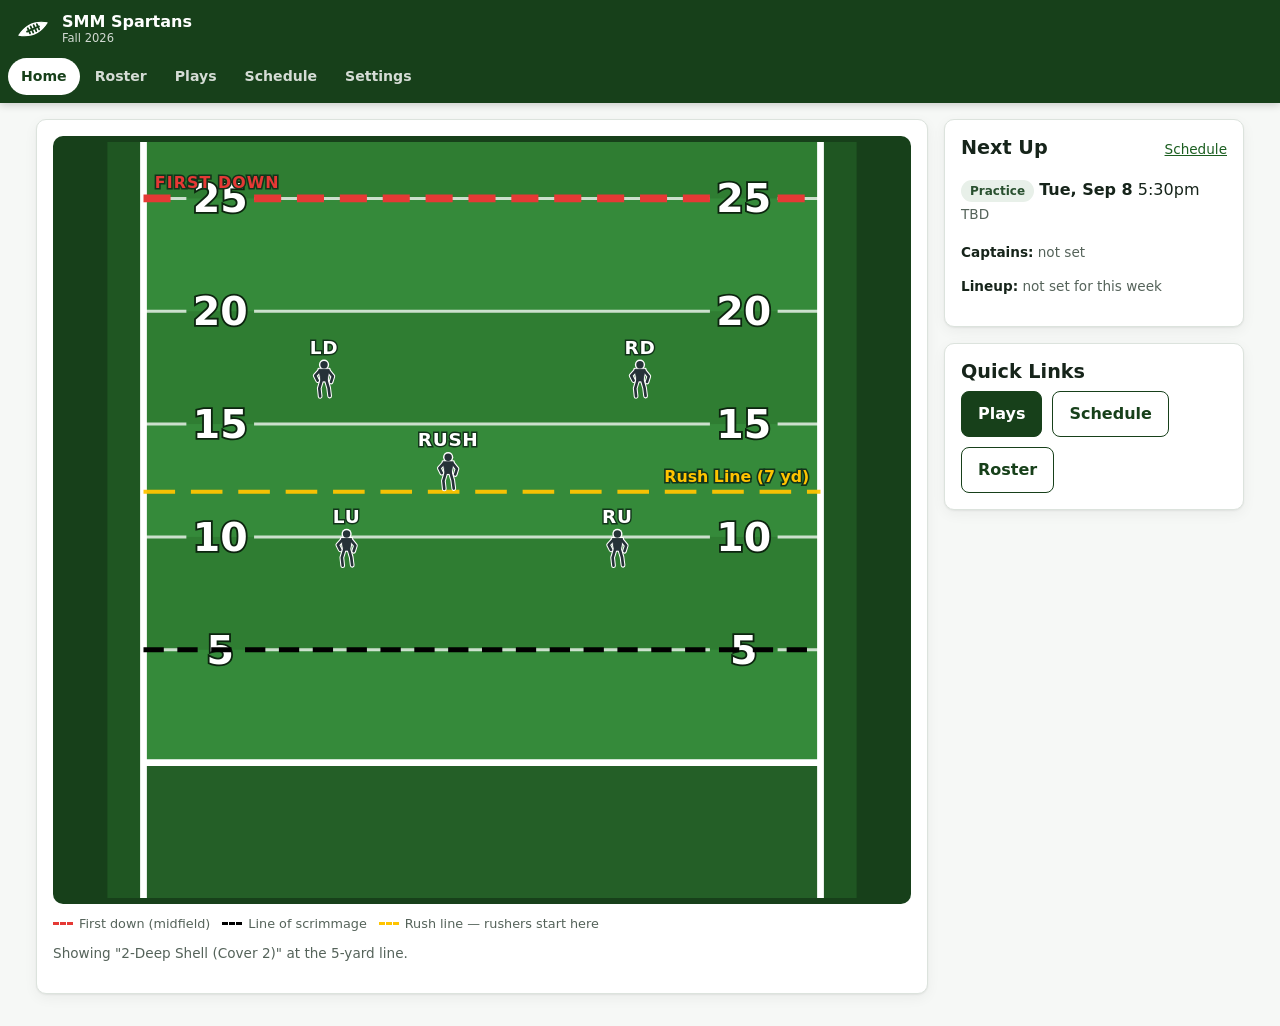
==== index.html @ 59f95bcc "SMM Spartans team site Static, no-backend site for a 4th-grade 5-on-5 flag football team.  - To-scal" ====
<!DOCTYPE html>
<html lang="en">
<head>
<meta charset="utf-8">
<meta name="viewport" content="width=device-width, initial-scale=1">
<title>Home</title>
<link rel="stylesheet" href="css/base.css">
</head>
<body>
<div id="ff-header"></div>

<main class="ff-main">

  <div class="ff-grid field-and-panel">

    <section class="ff-card">
      <div class="ff-field-wrap">
        <svg id="field" role="img" aria-label="To-scale flag football field"></svg>
      </div>
      <div class="ff-legend">
        <span><i style="border-color:#E53935"></i> First down (midfield)</span>
        <span><i style="border-color:#000000"></i> Line of scrimmage</span>
        <span><i style="border-color:#FFC400"></i> Rush line &mdash; rushers start here</span>
      </div>
      <p class="ff-small ff-muted" id="fieldCaption" style="margin-top:10px"></p>
    </section>

    <div>
      <section class="ff-card">
        <div class="ff-card-head">
          <h2>Next Up</h2>
          <a class="ff-small" href="schedule.html">Schedule</a>
        </div>
        <div id="nextEvent"></div>
      </section>

      <section class="ff-card">
        <h2>Quick Links</h2>
        <div class="ff-quicklinks">
          <a class="ff-btn" href="plays.html">Plays</a>
          <a class="ff-btn secondary" href="schedule.html">Schedule</a>
          <a class="ff-btn secondary" href="roster.html">Roster</a>
        </div>
      </section>
    </div>

  </div>

</main>

<script src="data/team-data.js"></script>
<script src="js/store.js"></script>
<script src="js/field.js"></script>
<script src="js/ui.js"></script>
<script>
(function () {
  'use strict';
  FF.ui.init();

  var svg = document.getElementById('field');
  var caption = document.getElementById('fieldCaption');

  /* Until the play editor exists (step 3), the dashboard renders the seeded
     defensive play so the coordinate system is visible and verifiable. */
  var play = FF.store.plays()[0] || null;
  var s = FF.store.settings();

  (function draw() {
    var los = play ? play.lineOfScrimmageYard : s.defaultStartingYardLine;
    var ctx = FF.field.render(svg, {
      settings: s,
      view: FF.field.viewForPlay(s, play),
      lineOfScrimmageYard: los,
      showNoRush: !play || play.side === 'defense'
    });
    if (play) FF.field.drawStartPositions(ctx, play);

    caption.textContent = play
      ? 'Showing "' + play.name + '" at the ' + play.lineOfScrimmageYard + '-yard line.'
      : 'No plays yet.';
  })();

  /* ---- next event panel ------------------------------------------------- */

  function fmtDate(iso) {
    var p = iso.split('-');
    var d = new Date(+p[0], +p[1] - 1, +p[2]);
    return d.toLocaleDateString(undefined,
      { weekday: 'short', month: 'short', day: 'numeric' });
  }

  function fmtTime(hhmm) {
    if (!hhmm) return '';
    var p = hhmm.split(':');
    var h = +p[0], m = p[1];
    var ampm = h >= 12 ? 'pm' : 'am';
    h = h % 12 || 12;
    return h + ':' + m + ampm;
  }

  var host = document.getElementById('nextEvent');
  var evt = FF.store.nextEvent();

  if (!evt) {
    host.innerHTML = '<p class="ff-muted">No practices or games scheduled yet.</p>';
  } else {
    var lineup = FF.store.activeLineup(evt.id).players;
    var caps = (evt.captainRosterPlayerIds || [])
      .map(function (id) { var p = FF.store.playerById(id); return p ? p.name : null; })
      .filter(Boolean);

    var filled = Object.keys(lineup).filter(function (k) { return lineup[k]; });

    var html = '<p><span class="ff-pill">'
      + (evt.type === 'game' ? 'Game' : 'Practice') + '</span> '
      + '<strong>' + fmtDate(evt.date) + '</strong> ' + fmtTime(evt.startTime) + '<br>'
      + '<span class="ff-muted ff-small">' + (evt.location || 'Location TBD')
      + (evt.opponent ? ' &middot; vs ' + evt.opponent : '') + '</span></p>';

    html += '<p class="ff-small"><strong>Captains:</strong> '
      + (caps.length ? caps.join(' &amp; ') : '<span class="ff-muted">not set</span>') + '</p>';

    html += '<p class="ff-small"><strong>Lineup:</strong> '
      + (filled.length
          ? filled.map(function (k) { return k + ' ' + lineup[k].name; }).join(', ')
          : '<span class="ff-muted">not set for this week</span>')
      + '</p>';

    host.innerHTML = html;
  }
})();
</script>
</body>
</html>
---- css/base.css ----
/* ============================================================================
   Shared styles. Mobile-first: everything is laid out for a ~375px phone,
   then widened at breakpoints. Team colors come from the data file via
   FF.ui.applyTeamColors(), so changing them in Settings restyles the site.
   ========================================================================== */

:root {
  --team-primary: #1B5E20;
  --team-on-primary: #FFFFFF;

  --ink: #16241A;
  --ink-soft: #55635A;
  --line: #DCE3DD;
  --bg: #F6F8F6;
  --card: #FFFFFF;
  --danger: #C62828;

  --radius: 10px;
  --gap: 16px;
  --shadow: 0 1px 2px rgba(0, 0, 0, .06), 0 4px 14px rgba(0, 0, 0, .05);

  --font: system-ui, -apple-system, "Segoe UI", Roboto, Helvetica, Arial, sans-serif;
}

* { box-sizing: border-box; }

html { -webkit-text-size-adjust: 100%; }

body {
  margin: 0;
  font-family: var(--font);
  font-size: 16px;
  line-height: 1.5;
  color: var(--ink);
  background: var(--bg);
}

h1, h2, h3 { line-height: 1.25; margin: 0 0 .4em; }
h1 { font-size: 1.5rem; }
h2 { font-size: 1.2rem; }
h3 { font-size: 1rem; }
p { margin: 0 0 1em; }

a { color: #1B5E20; }

/* ---------- header + nav --------------------------------------------------- */

.ff-header {
  background: var(--team-primary);
  color: var(--team-on-primary);
  position: sticky;
  top: 0;
  z-index: 20;
  box-shadow: 0 2px 8px rgba(0, 0, 0, .18);
}

.ff-header-bar {
  display: flex;
  align-items: center;
  padding: 10px 14px;
}

.ff-brand {
  display: flex;
  align-items: center;
  gap: 10px;
  color: inherit;
  text-decoration: none;
}

.ff-brand-mark {
  display: block;
  width: 38px;
  height: 38px;
  flex: 0 0 auto;
}
.ff-brand-mark svg { display: block; width: 100%; height: 100%; }

/* Laces are cut out in the header green so they read at any size. */
.ff-ball-laces path {
  stroke: var(--team-primary);
  stroke-width: 1.5;
  stroke-linecap: round;
  fill: none;
}

.ff-brand-text { display: flex; flex-direction: column; line-height: 1.15; }
.ff-brand-text strong { font-size: 1rem; }
.ff-brand-text small { font-size: .72rem; opacity: .8; }

.ff-nav {
  display: flex;
  gap: 2px;
  overflow-x: auto;
  padding: 0 8px 8px;
  scrollbar-width: none;
}
.ff-nav::-webkit-scrollbar { display: none; }

.ff-nav-link {
  flex: 0 0 auto;
  padding: 8px 13px;
  border-radius: 999px;
  color: inherit;
  text-decoration: none;
  font-size: .88rem;
  font-weight: 600;
  opacity: .82;
  white-space: nowrap;
}
.ff-nav-link:hover { opacity: 1; background: rgba(255, 255, 255, .12); }
.ff-nav-link.is-current {
  opacity: 1;
  background: var(--team-on-primary);
  color: var(--team-primary);
}

/* ---------- layout --------------------------------------------------------- */

.ff-main {
  max-width: 1240px;
  margin: 0 auto;
  padding: var(--gap);
}

.ff-card {
  background: var(--card);
  border: 1px solid var(--line);
  border-radius: var(--radius);
  box-shadow: var(--shadow);
  padding: 16px;
  margin-bottom: var(--gap);
}

.ff-card > h2 { margin-top: 0; }

.ff-card-head {
  display: flex;
  align-items: baseline;
  justify-content: space-between;
  gap: 10px;
  margin-bottom: 10px;
}

.ff-muted { color: var(--ink-soft); }
.ff-small { font-size: .85rem; }

.ff-banner {
  background: #FFF6DC;
  border-bottom: 1px solid #E8D9A6;
  padding: 8px 14px;
  font-size: .85rem;
  display: flex;
  gap: 10px;
  justify-content: center;
  flex-wrap: wrap;
}

.ff-grid { display: grid; gap: var(--gap); }

@media (min-width: 800px) {
  .ff-grid.cols-2 { grid-template-columns: 1fr 1fr; }
  .ff-grid.field-and-panel { grid-template-columns: minmax(0, 1fr) 300px; }
}

/* ---------- buttons + quick links ------------------------------------------ */

.ff-btn {
  display: inline-block;
  padding: 10px 16px;
  min-height: 44px;               /* comfortable tap target */
  border: 1px solid var(--team-primary);
  border-radius: 8px;
  background: var(--team-primary);
  color: var(--team-on-primary);
  font: inherit;
  font-weight: 600;
  text-decoration: none;
  cursor: pointer;
}
.ff-btn.secondary {
  background: transparent;
  color: var(--team-primary);
}
.ff-btn.danger { background: var(--danger); border-color: var(--danger); color: #fff; }

.ff-quicklinks { display: flex; flex-wrap: wrap; gap: 10px; }

/* ---------- field ---------------------------------------------------------- */

.ff-field-wrap {
  background: #17401A;
  border-radius: var(--radius);
  overflow: hidden;
  padding: 6px;
}

svg.ff-field {
  display: block;
  width: 100%;
  height: auto;
  max-height: 84vh;
  margin: 0 auto;
  touch-action: manipulation;
}

.ff-legend {
  display: flex;
  flex-wrap: wrap;
  gap: 12px;
  font-size: .8rem;
  color: var(--ink-soft);
  margin-top: 10px;
}
.ff-legend span { display: inline-flex; align-items: center; gap: 6px; }
.ff-legend i {
  width: 20px;
  height: 0;
  border-top-width: 3px;
  border-top-style: dashed;
  display: inline-block;
}

/* ---------- lists / tables ------------------------------------------------- */

.ff-list { list-style: none; margin: 0; padding: 0; }
.ff-list li {
  padding: 10px 0;
  border-bottom: 1px solid var(--line);
  display: flex;
  gap: 10px;
  justify-content: space-between;
  align-items: center;
}
.ff-list li:last-child { border-bottom: 0; }

.ff-pill {
  display: inline-block;
  padding: 2px 9px;
  border-radius: 999px;
  background: #E8F0E9;
  color: #29502F;
  font-size: .75rem;
  font-weight: 600;
}

.ff-stub {
  text-align: center;
  padding: 40px 16px;
  color: var(--ink-soft);
}

/* ---------- forms ---------------------------------------------------------- */

input[type="text"], input[type="date"], input[type="time"],
input[type="number"], select, textarea {
  font: inherit;
  color: var(--ink);
  background: #fff;
  border: 1px solid var(--line);
  border-radius: 8px;
  padding: 9px 10px;
  min-height: 42px;
  width: 100%;
}
input:focus, select:focus, textarea:focus {
  outline: 2px solid var(--team-primary);
  outline-offset: 1px;
  border-color: var(--team-primary);
}

.ff-select { width: auto; min-width: 150px; }

.ff-toolbar {
  display: flex;
  align-items: center;
  gap: 10px;
  flex-wrap: wrap;
  margin-bottom: 12px;
}

.ff-savestate {
  color: var(--team-primary);
  font-weight: 600;
  opacity: 0;
  transition: opacity .2s;
}
.ff-savestate.is-on { opacity: 1; }

/* ---------- roster --------------------------------------------------------- */

/* Number, name, remove. One row per player at every width - with only two
   fields there is nothing to stack, even on a phone.

   The label strip shares these exact columns and assigns each label its own
   column explicitly, so a header can never end up sitting over the wrong
   field the way it could when placement was left to auto-flow. */
.ff-roster-row,
.ff-roster-labels {
  display: grid;
  gap: 8px;
  grid-template-columns: 78px minmax(0, 1fr) 44px;
  align-items: center;
}

.ff-roster-labels { padding: 0 0 6px; }
.ff-roster-labels span:nth-child(1) { grid-column: 1; text-align: center; }
.ff-roster-labels span:nth-child(2) { grid-column: 2; }
.ff-roster-labels span:nth-child(3) { grid-column: 3; }

.ff-roster-row { padding: 12px 0; border-bottom: 1px solid var(--line); }
.ff-roster-row:last-child { border-bottom: 0; }

.ff-f-jersey { grid-column: 1; text-align: center; font-weight: 700; }
.ff-f-name   { grid-column: 2; }
.ff-row-del  { grid-column: 3; }

.ff-row-del {
  width: 40px;
  height: 40px;
  border-radius: 8px;
  border: 1px solid var(--line);
  background: #fff;
  color: var(--ink-soft);
  font-size: 1.35rem;
  line-height: 1;
  cursor: pointer;
}
.ff-row-del:hover {
  border-color: var(--danger);
  color: var(--danger);
  background: #FDF2F2;
}

.ff-empty {
  display: block;
  text-align: center;
  padding: 32px 12px;
  color: var(--ink-soft);
  border-bottom: 0;
}
.ff-empty p { margin: 0 0 4px; }

@media (min-width: 700px) {
  .ff-roster-row,
  .ff-roster-labels { grid-template-columns: 88px minmax(0, 1fr) 44px; }
}

/* ---------- play editor ---------------------------------------------------- */

.ff-token.is-draggable { cursor: grab; touch-action: none; }
.ff-token.is-draggable:hover { filter: brightness(1.12); }
.ff-token.is-dragging { cursor: grabbing; filter: brightness(1.2); }
.ff-token.is-pickable { cursor: pointer; touch-action: none; }
.ff-token.is-selected { filter: drop-shadow(0 0 .9px #FFEB3B) brightness(1.15); }

svg.ff-field.is-drawing { cursor: crosshair; touch-action: none; }

.ff-modes {
  display: flex;
  gap: 6px;
  background: #EDF1EE;
  border-radius: 999px;
  padding: 4px;
  margin-bottom: 10px;
}
.ff-mode {
  flex: 1;
  border: 0;
  background: transparent;
  border-radius: 999px;
  padding: 9px 10px;
  font: inherit;
  font-size: .85rem;
  font-weight: 600;
  color: var(--ink-soft);
  cursor: pointer;
}
.ff-mode.is-on {
  background: var(--team-primary);
  color: var(--team-on-primary);
}

.ff-hint { margin-bottom: 14px; }
.ff-toolbar.ff-tight { margin-bottom: 8px; gap: 6px; }
.ff-toolbar.ff-tight .ff-btn { min-height: 36px; padding: 6px 11px; }

.ff-assign.is-selected {
  background: #FFFCE6;
  border-left: 3px solid #E0B400;
  padding: 10px 10px 4px;
  margin-left: -10px;
  border-radius: 6px;
}

.ff-warn {
  margin: 10px 0 0;
  padding: 9px 12px;
  border-radius: 8px;
  background: #FFF6DC;
  border: 1px solid #E8D9A6;
  color: #6B5518;
  font-size: .85rem;
}

.ff-field-label {
  display: block;
  font-size: .8rem;
  font-weight: 700;
  color: var(--ink-soft);
  margin: 14px 0 5px;
}
.ff-field-label:first-child { margin-top: 0; }

.ff-panel-head {
  margin: 20px 0 8px;
  padding-top: 14px;
  border-top: 1px solid var(--line);
}

.ff-assign { margin-bottom: 12px; }
.ff-assign-head {
  display: flex;
  align-items: center;
  justify-content: space-between;
  gap: 8px;
  margin-bottom: 5px;
}
.ff-assign textarea { resize: vertical; line-height: 1.4; }

.ff-panel-foot {
  margin-top: 18px;
  padding-top: 14px;
  border-top: 1px solid var(--line);
}

/* ---------- print ---------------------------------------------------------- */

@media print {
  .ff-header, .ff-banner, .ff-quicklinks, .ff-btn { display: none !important; }
  body { background: #fff; }
  .ff-card { box-shadow: none; border: 0; padding: 0; }
  .ff-main { max-width: none; padding: 0; }
}

/* ---------- ball events + scrubber ----------------------------------------- */

.ff-scrub {
  display: flex;
  align-items: center;
  gap: 10px;
  margin-top: 10px;
}
.ff-scrub input[type="range"] { flex: 1; width: auto; min-height: 0; }
.ff-scrub .ff-btn { min-height: 36px; padding: 6px 12px; }
.ff-scrub span { min-width: 42px; text-align: right; font-variant-numeric: tabular-nums; }

.ff-evt {
  display: flex;
  align-items: center;
  gap: 6px;
  flex-wrap: wrap;
  margin-bottom: 8px;
}
.ff-evt select { width: auto; min-width: 108px; }
.ff-evt input[type="number"] { width: 74px; }
.ff-evt .ff-row-del { width: 34px; height: 34px; font-size: 1.1rem; }

.ff-pill.is-ball { background: #FDECC8; color: #6B4A05; }
.ff-pill.is-fake { background: #FFF3D6; color: #8A6A12; }

.ff-warn span { display: block; }
.ff-warn span + span { margin-top: 6px; }

/* ---------- viewer controls + role legend ---------------------------------- */

.ff-controls {
  display: flex;
  align-items: center;
  gap: 8px;
  flex-wrap: wrap;
  margin-top: 12px;
}
.ff-controls .ff-btn { min-height: 40px; padding: 8px 12px; }
.ff-controls .ff-play { min-width: 96px; }
.ff-controls .ff-select { min-width: 84px; min-height: 40px; }
.ff-scrubber { flex: 1 1 180px; width: auto; min-height: 0; }
.ff-time { min-width: 86px; text-align: right; font-variant-numeric: tabular-nums; }

.ff-key b {
  width: 13px;
  height: 13px;
  border-radius: 3px;
  border: 1px solid rgba(0,0,0,.35);
  display: inline-block;
}

.ff-role {
  padding: 10px;
  border-radius: 8px;
  border: 1px solid transparent;
  margin-bottom: 6px;
  transition: background .15s, border-color .15s;
}
.ff-role.is-carrier {
  background: #FDEDED;
  border-color: #D32F2F;
}
.ff-role-head {
  display: flex;
  align-items: center;
  gap: 8px;
  margin-bottom: 4px;
}
.ff-role p { margin: 0; }

/* ---------- settings ------------------------------------------------------- */

.ff-explain ol { margin: 0 0 12px; padding-left: 20px; }
.ff-explain li { margin-bottom: 4px; }
.ff-explain code {
  background: #EDF1EE;
  padding: 1px 5px;
  border-radius: 4px;
  font-size: .92em;
}

.ff-colorrow { display: flex; gap: 8px; align-items: center; }
.ff-colorrow input[type="color"] {
  width: 54px;
  min-height: 42px;
  padding: 3px;
  cursor: pointer;
}
.ff-colorrow .ff-hex { width: auto; flex: 1; font-family: ui-monospace, monospace; }

input[type="file"] {
  font: inherit;
  width: 100%;
  padding: 9px 10px;
  border: 1px dashed var(--line);
  border-radius: 8px;
  background: #fff;
}

/* ---------- checkbox groups ------------------------------------------------ */

.ff-checks { display: flex; flex-wrap: wrap; gap: 8px; margin-bottom: 4px; }

.ff-check {
  display: inline-flex;
  align-items: center;
  gap: 7px;
  padding: 8px 13px;
  border: 1px solid var(--line);
  border-radius: 999px;
  background: #fff;
  font-weight: 600;
  cursor: pointer;
  min-height: 44px;
}
.ff-check:has(input:checked) {
  border-color: var(--team-primary);
  background: #EDF4EE;
  color: var(--team-primary);
}
.ff-check input { width: auto; min-height: 0; accent-color: var(--team-primary); }

/* ---------- view controls (flip + labels) ---------------------------------- */

.ff-controls-view { margin-top: 8px; }
.ff-btn.secondary.is-on {
  background: var(--team-primary);
  color: var(--team-on-primary);
}
.ff-panel-foot { display: flex; flex-wrap: wrap; gap: 8px; }

/* ---------- schedule ------------------------------------------------------- */

.ff-formgrid {
  display: grid;
  gap: 12px;
  grid-template-columns: 1fr;
  margin-bottom: 4px;
}
@media (min-width: 620px) {
  .ff-formgrid { grid-template-columns: repeat(auto-fit, minmax(150px, 1fr)); }
}
.ff-formfield .ff-field-label { margin-top: 0; }
.ff-formfield select { width: 100%; }

.ff-evt-title { display: flex; align-items: center; gap: 8px; flex-wrap: wrap; }
.ff-pill.is-game { background: #FDECC8; color: #6B4A05; }

.ff-check.is-out { border-color: var(--danger); background: #FDF2F2; color: var(--danger); }

/* One itinerary block: clock on the left, the editable bits in the middle,
   reorder and remove on the right. Stacks on a phone. */
.ff-itin {
  display: grid;
  gap: 10px;
  grid-template-columns: 74px minmax(0, 1fr) 40px;
  align-items: start;
  padding: 12px 0;
  border-top: 1px solid var(--line);
}
.ff-itin-time { display: flex; flex-direction: column; padding-top: 9px; }
.ff-itin-body { display: flex; flex-direction: column; gap: 8px; min-width: 0; }
.ff-itin-top { display: flex; gap: 8px; align-items: center; }
.ff-itin-mins { width: 76px; flex: 0 0 auto; text-align: center; }
.ff-itin-link { display: flex; gap: 8px; align-items: center; flex-wrap: wrap; }
.ff-itin-link select { flex: 1 1 180px; width: auto; }
.ff-itin-tools { display: flex; flex-direction: column; gap: 5px; }
.ff-itin-tools .ff-row-del { width: 38px; height: 34px; font-size: 1rem; }
.ff-itin-tools .ff-row-del:disabled { opacity: .35; cursor: default; }

/* ---------- print sheet ---------------------------------------------------- */

.ff-printonly { display: none; }

.ff-printtable { width: 100%; border-collapse: collapse; margin-top: 10px; }
.ff-printtable th, .ff-printtable td {
  border: 1px solid #999;
  padding: 5px 7px;
  text-align: left;
  font-size: 11pt;
  vertical-align: top;
}
.ff-printtable th { background: #eee; }

@media print {
  .ff-card, .ff-banner, .ff-header { display: none !important; }
  .ff-printonly { display: block; }
  .ff-printonly h1 { font-size: 17pt; margin-bottom: 2px; }
  .ff-printonly p { margin: 2px 0; font-size: 11pt; }
}

/* Save confirmation that survives a re-render, since editing an event rebuilds
   the whole form. Lives outside the rendered region. */
.ff-savefloat {
  position: fixed;
  right: 16px;
  bottom: 16px;
  z-index: 30;
  padding: 8px 15px;
  border-radius: 999px;
  background: var(--team-primary);
  color: var(--team-on-primary);
  box-shadow: 0 3px 12px rgba(0, 0, 0, .22);
}
@media print { .ff-savefloat { display: none !important; } }

/* ---------- two-deep lineup ------------------------------------------------ */

.ff-depth-head,
.ff-depth-row {
  display: grid;
  gap: 8px;
  grid-template-columns: 54px minmax(0, 1fr) minmax(0, 1fr);
  align-items: center;
}
.ff-depth-head { padding-bottom: 4px; }
.ff-depth-row { padding: 6px 0; }
.ff-depth-row select { width: 100%; }

.ff-depth-checks { margin-top: 12px; }
.ff-note {
  margin: 0 0 6px;
  padding: 8px 11px;
  border-radius: 8px;
  font-size: .85rem;
  background: #EDF1EE;
  color: var(--ink-soft);
}
.ff-note.is-warn { background: #FFF6DC; color: #6B5518; }
.ff-note.is-ok { background: #EAF4EB; color: #29502F; }
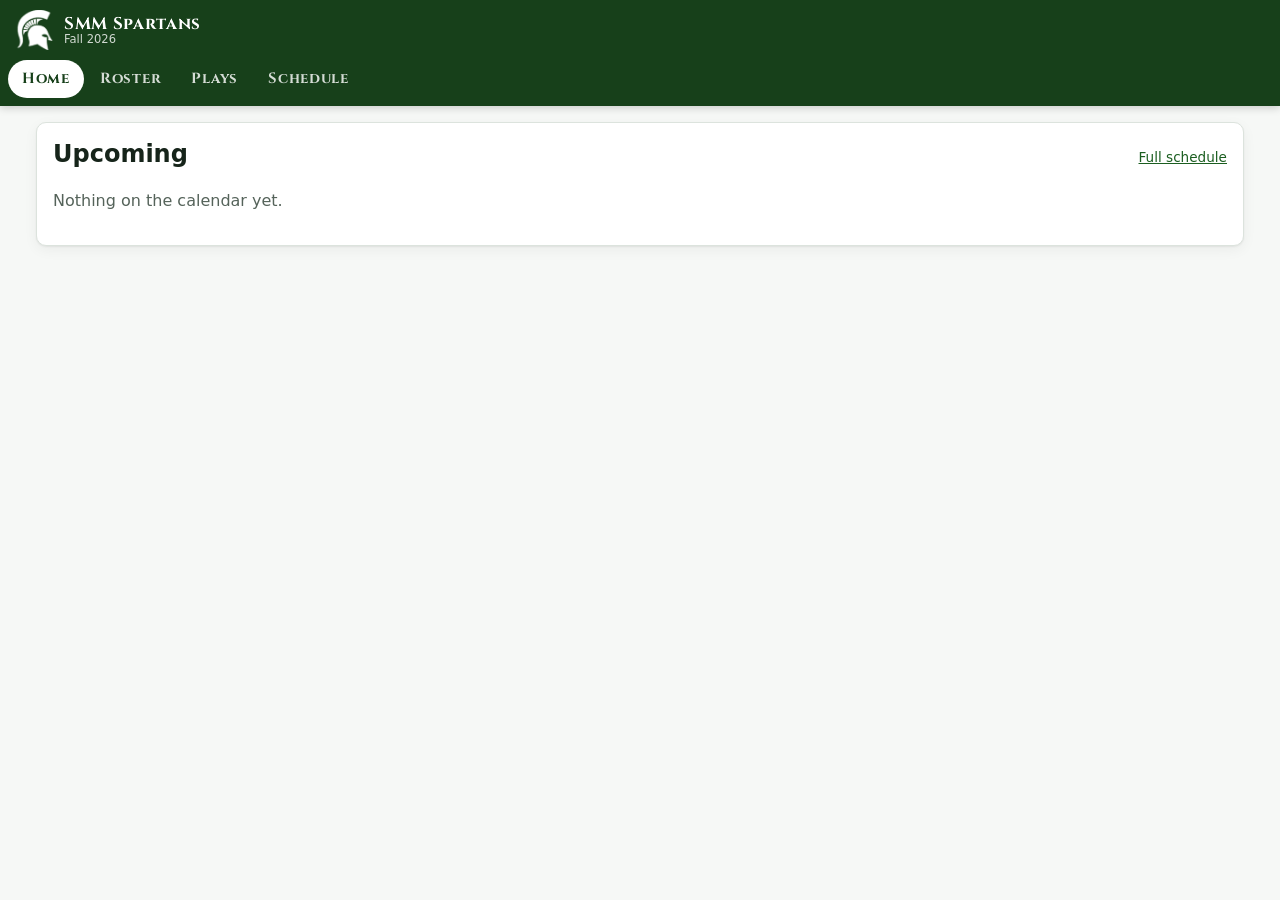
==== commit 0dda5eac: "Home page: just what is coming up The dashboard led with a diagram of the seeded defensive play, whi" ====
--- a/index.html
+++ b/index.html
@@ -4,129 +4,120 @@
 <meta charset="utf-8">
 <meta name="viewport" content="width=device-width, initial-scale=1">
 <title>Home</title>
+<link rel="manifest" href="manifest.webmanifest">
+<meta name="theme-color" content="#17401A">
+<link rel="icon" href="icons/icon-192.png">
+<link rel="apple-touch-icon" href="icons/apple-touch-icon.png">
+<meta name="apple-mobile-web-app-capable" content="yes">
+<meta name="apple-mobile-web-app-title" content="Spartans">
+<meta name="apple-mobile-web-app-status-bar-style" content="black-translucent">
 <link rel="stylesheet" href="css/base.css">
 </head>
 <body>
 <div id="ff-header"></div>
 
 <main class="ff-main">
-
-  <div class="ff-grid field-and-panel">
-
-    <section class="ff-card">
-      <div class="ff-field-wrap">
-        <svg id="field" role="img" aria-label="To-scale flag football field"></svg>
-      </div>
-      <div class="ff-legend">
-        <span><i style="border-color:#E53935"></i> First down (midfield)</span>
-        <span><i style="border-color:#000000"></i> Line of scrimmage</span>
-        <span><i style="border-color:#FFC400"></i> Rush line &mdash; rushers start here</span>
-      </div>
-      <p class="ff-small ff-muted" id="fieldCaption" style="margin-top:10px"></p>
-    </section>
-
-    <div>
-      <section class="ff-card">
-        <div class="ff-card-head">
-          <h2>Next Up</h2>
-          <a class="ff-small" href="schedule.html">Schedule</a>
-        </div>
-        <div id="nextEvent"></div>
-      </section>
-
-      <section class="ff-card">
-        <h2>Quick Links</h2>
-        <div class="ff-quicklinks">
-          <a class="ff-btn" href="plays.html">Plays</a>
-          <a class="ff-btn secondary" href="schedule.html">Schedule</a>
-          <a class="ff-btn secondary" href="roster.html">Roster</a>
-        </div>
-      </section>
+  <section class="ff-card">
+    <div class="ff-card-head">
+      <h1>Upcoming</h1>
+      <a class="ff-small" href="schedule.html">Full schedule</a>
     </div>
-
-  </div>
-
+    <div id="upcoming"></div>
+  </section>
 </main>
 
 <script src="data/team-data.js"></script>
 <script src="js/store.js"></script>
-<script src="js/field.js"></script>
 <script src="js/ui.js"></script>
 <script>
 (function () {
   'use strict';
   FF.ui.init();
 
-  var svg = document.getElementById('field');
-  var caption = document.getElementById('fieldCaption');
-
-  /* Until the play editor exists (step 3), the dashboard renders the seeded
-     defensive play so the coordinate system is visible and verifiable. */
-  var play = FF.store.plays()[0] || null;
-  var s = FF.store.settings();
-
-  (function draw() {
-    var los = play ? play.lineOfScrimmageYard : s.defaultStartingYardLine;
-    var ctx = FF.field.render(svg, {
-      settings: s,
-      view: FF.field.viewForPlay(s, play),
-      lineOfScrimmageYard: los,
-      showNoRush: !play || play.side === 'defense'
-    });
-    if (play) FF.field.drawStartPositions(ctx, play);
-
-    caption.textContent = play
-      ? 'Showing "' + play.name + '" at the ' + play.lineOfScrimmageYard + '-yard line.'
-      : 'No plays yet.';
-  })();
-
-  /* ---- next event panel ------------------------------------------------- */
+  function h(tag, attrs, kids) { return FF.ui.h(tag, attrs, kids); }
 
   function fmtDate(iso) {
+    if (!iso) return 'No date';
     var p = iso.split('-');
     var d = new Date(+p[0], +p[1] - 1, +p[2]);
     return d.toLocaleDateString(undefined,
-      { weekday: 'short', month: 'short', day: 'numeric' });
+      { weekday: 'long', month: 'long', day: 'numeric' });
   }
 
   function fmtTime(hhmm) {
     if (!hhmm) return '';
     var p = hhmm.split(':');
-    var h = +p[0], m = p[1];
-    var ampm = h >= 12 ? 'pm' : 'am';
-    h = h % 12 || 12;
-    return h + ':' + m + ampm;
+    var hour = parseInt(p[0], 10) || 0;
+    var ampm = hour >= 12 ? 'pm' : 'am';
+    return (hour % 12 || 12) + ':' + p[1] + ampm;
   }
 
-  var host = document.getElementById('nextEvent');
-  var evt = FF.store.nextEvent();
+  function positionIds(side) {
+    var key = side === 'defense' ? 'defensePositions' : 'offensePositions';
+    return (FF.store.settings()[key] || []).map(function (p) { return p.id; });
+  }
 
-  if (!evt) {
-    host.innerHTML = '<p class="ff-muted">No practices or games scheduled yet.</p>';
-  } else {
-    var lineup = FF.store.activeLineup(evt.id).players;
+  /* Group 1 only. Home is a glance before you leave the house; the full
+     rotation is one tap away on the event itself. */
+  function lineupLine(evt, side) {
+    var players = FF.store.activeLineup(evt.id, 0).players || {};
+    var parts = positionIds(side)
+      .filter(function (pos) { return players[pos]; })
+      .map(function (pos) { return pos + ' ' + players[pos].name; });
+    if (!parts.length) return null;
+
+    return h('div', { 'class': 'ff-small ff-upnext-line' }, [
+      h('strong', { text: (side === 'defense' ? 'Defense: ' : 'Offense: ') }),
+      h('span', { text: parts.join('  ·  ') })
+    ]);
+  }
+
+  function eventBlock(evt) {
+    var block = h('div', { 'class': 'ff-upnext' });
+
+    block.appendChild(h('div', { 'class': 'ff-evt-title' }, [
+      h('span', { 'class': 'ff-pill' + (evt.type === 'game' ? ' is-game' : ''),
+        text: evt.type === 'game' ? 'Game' : 'Practice' }),
+      h('strong', { text: fmtDate(evt.date) }),
+      h('span', { 'class': 'ff-muted', text: fmtTime(evt.startTime) })
+    ]));
+
+    var where = evt.location || 'Location TBD';
+    if (evt.type === 'game' && evt.opponent) where += '  ·  vs ' + evt.opponent;
+    block.appendChild(h('div', { 'class': 'ff-small ff-muted', text: where }));
+
     var caps = (evt.captainRosterPlayerIds || [])
       .map(function (id) { var p = FF.store.playerById(id); return p ? p.name : null; })
       .filter(Boolean);
+    if (caps.length) {
+      block.appendChild(h('div', { 'class': 'ff-small ff-upnext-line' }, [
+        h('strong', { text: 'Captains: ' }),
+        h('span', { text: caps.join('  &  ') })
+      ]));
+    }
 
-    var filled = Object.keys(lineup).filter(function (k) { return lineup[k]; });
+    var offense = lineupLine(evt, 'offense');
+    var defense = lineupLine(evt, 'defense');
+    if (offense) block.appendChild(offense);
+    if (defense) block.appendChild(defense);
 
-    var html = '<p><span class="ff-pill">'
-      + (evt.type === 'game' ? 'Game' : 'Practice') + '</span> '
-      + '<strong>' + fmtDate(evt.date) + '</strong> ' + fmtTime(evt.startTime) + '<br>'
-      + '<span class="ff-muted ff-small">' + (evt.location || 'Location TBD')
-      + (evt.opponent ? ' &middot; vs ' + evt.opponent : '') + '</span></p>';
+    block.appendChild(h('a', { 'class': 'ff-btn secondary ff-small ff-upnext-open',
+      href: 'schedule.html?id=' + evt.id, text: 'Open' }));
 
-    html += '<p class="ff-small"><strong>Captains:</strong> '
-      + (caps.length ? caps.join(' &amp; ') : '<span class="ff-muted">not set</span>') + '</p>';
+    return block;
+  }
 
-    html += '<p class="ff-small"><strong>Lineup:</strong> '
-      + (filled.length
-          ? filled.map(function (k) { return k + ' ' + lineup[k].name; }).join(', ')
-          : '<span class="ff-muted">not set for this week</span>')
-      + '</p>';
+  var host = document.getElementById('upcoming');
+  var today = new Date().toISOString().slice(0, 10);
+  var next = FF.store.eventsSorted()
+    .filter(function (e) { return e.date >= today; })
+    .slice(0, 2);
 
-    host.innerHTML = html;
+  if (!next.length) {
+    host.appendChild(h('p', { 'class': 'ff-muted',
+      text: 'Nothing on the calendar yet.' }));
+  } else {
+    next.forEach(function (evt) { host.appendChild(eventBlock(evt)); });
   }
 })();
 </script>
--- a/css/base.css
+++ b/css/base.css
@@ -1,3 +1,20 @@
+/* ============================================================================
+   Cinzel, for jersey numbers and other display type. Drawn from classical
+   Roman inscriptional capitals - the closest widely available face to letters
+   carved in stone.
+
+   The file is served from this project, NOT from Google, so it works at a
+   field with no signal and the site makes no third-party requests. Licensed
+   under the SIL Open Font License; see fonts/OFL.txt.
+   ========================================================================== */
+@font-face {
+  font-family: "Cinzel";
+  font-style: normal;
+  font-weight: 700;
+  font-display: swap;
+  src: url("../fonts/cinzel-700-latin.woff2") format("woff2");
+}
+
 /* ============================================================================
    Shared styles. Mobile-first: everything is laid out for a ~375px phone,
    then widened at breakpoints. Team colors come from the data file via
@@ -20,6 +37,8 @@
   --shadow: 0 1px 2px rgba(0, 0, 0, .06), 0 4px 14px rgba(0, 0, 0, .05);
 
   --font: system-ui, -apple-system, "Segoe UI", Roboto, Helvetica, Arial, sans-serif;
+  --font-display: "Cinzel", "Trajan Pro", Optima, "Palatino Linotype",
+                  "Book Antiqua", Palatino, Georgia, serif;
 }
 
 * { box-sizing: border-box; }
@@ -70,22 +89,19 @@
 
 .ff-brand-mark {
   display: block;
-  width: 38px;
-  height: 38px;
+  width: 40px;
+  height: 40px;
   flex: 0 0 auto;
-}
-.ff-brand-mark svg { display: block; width: 100%; height: 100%; }
-
-/* Laces are cut out in the header green so they read at any size. */
-.ff-ball-laces path {
-  stroke: var(--team-primary);
-  stroke-width: 1.5;
-  stroke-linecap: round;
-  fill: none;
+  object-fit: contain;
 }
 
 .ff-brand-text { display: flex; flex-direction: column; line-height: 1.15; }
-.ff-brand-text strong { font-size: 1rem; }
+.ff-brand-text strong {
+  font-family: var(--font-display);
+  font-size: 1.06rem;
+  font-weight: 700;
+  letter-spacing: .04em;
+}
 .ff-brand-text small { font-size: .72rem; opacity: .8; }
 
 .ff-nav {
@@ -99,12 +115,14 @@
 
 .ff-nav-link {
   flex: 0 0 auto;
-  padding: 8px 13px;
+  padding: 8px 14px;
   border-radius: 999px;
   color: inherit;
   text-decoration: none;
-  font-size: .88rem;
-  font-weight: 600;
+  font-family: var(--font-display);
+  font-size: .92rem;
+  font-weight: 700;
+  letter-spacing: .05em;
   opacity: .82;
   white-space: nowrap;
 }
@@ -289,30 +307,76 @@
 
 /* ---------- roster --------------------------------------------------------- */
 
-/* Number, name, remove. One row per player at every width - with only two
-   fields there is nothing to stack, even on a phone.
-
-   The label strip shares these exact columns and assigns each label its own
-   column explicitly, so a header can never end up sitting over the wrong
-   field the way it could when placement was left to auto-flow. */
+/* The jersey number is a crest, not a form field: a dark green disc with the
+   number cut out in white, set in a humanist serif that reads closer to a
+   carved inscription than to a spreadsheet. The same disc is used whether the
+   number is editable or not, so the page looks identical to a parent. */
+/* The list is deliberately narrow. Left to fill a 1240px page, the name field
+   stretched to the far edge and the number and the name read as if they were
+   at opposite ends of the screen. */
+.ff-roster { max-width: 460px; }
+
 .ff-roster-row,
 .ff-roster-labels {
   display: grid;
-  gap: 8px;
-  grid-template-columns: 78px minmax(0, 1fr) 44px;
-  align-items: center;
-}
-
-.ff-roster-labels { padding: 0 0 6px; }
-.ff-roster-labels span:nth-child(1) { grid-column: 1; text-align: center; }
-.ff-roster-labels span:nth-child(2) { grid-column: 2; }
-.ff-roster-labels span:nth-child(3) { grid-column: 3; }
-
-.ff-roster-row { padding: 12px 0; border-bottom: 1px solid var(--line); }
+  gap: 12px;
+  grid-template-columns: 56px minmax(0, 1fr) 40px;
+  align-items: center;
+}
+
+.ff-roster-labels { display: none; }
+
+.ff-roster-row {
+  padding: 10px 8px;
+  border-radius: 12px;
+  border-bottom: 1px solid var(--line);
+  transition: background .15s;
+}
 .ff-roster-row:last-child { border-bottom: 0; }
-
-.ff-f-jersey { grid-column: 1; text-align: center; font-weight: 700; }
-.ff-f-name   { grid-column: 2; }
+.ff-roster-row:hover { background: #F3F7F3; }
+
+/* Both selectors on purpose. input[type="text"] in the forms block has higher
+   specificity than a bare class, so styling only .ff-jersey left the coach
+   looking at a plain white box while parents saw the crest. */
+.ff-jersey,
+input.ff-jersey {
+  grid-column: 1;
+  width: 56px;
+  height: 56px;
+  min-height: 56px;
+  padding: 0;
+  border-radius: 50%;
+  background: var(--team-primary);
+  border: 2px solid var(--team-primary);
+  color: #fff;
+  text-align: center;
+  font-family: var(--font-display);
+  font-size: 1.45rem;
+  font-weight: 700;
+  letter-spacing: .02em;
+  box-shadow: inset 0 1px 0 rgba(255,255,255,.14), 0 1px 3px rgba(0,0,0,.18);
+}
+span.ff-jersey { display: grid; place-items: center; }
+
+.ff-jersey-input::placeholder { color: rgba(255,255,255,.5); font-size: 1.1rem; }
+.ff-jersey-input:focus {
+  outline: 3px solid #FFC400;
+  outline-offset: 2px;
+  border-color: #FFC400;
+}
+
+.ff-rostername,
+input.ff-rostername {
+  grid-column: 2;
+  font-family: var(--font-display);
+  font-size: 1.1rem;
+  font-weight: 700;
+  letter-spacing: .015em;
+}
+input.ff-rostername { border-color: transparent; background: transparent; padding-left: 4px; }
+input.ff-rostername:hover { border-color: var(--line); background: #fff; }
+input.ff-rostername:focus { border-color: var(--team-primary); background: #fff; }
+
 .ff-row-del  { grid-column: 3; }
 
 .ff-row-del {
@@ -341,10 +405,7 @@
 }
 .ff-empty p { margin: 0 0 4px; }
 
-@media (min-width: 700px) {
-  .ff-roster-row,
-  .ff-roster-labels { grid-template-columns: 88px minmax(0, 1fr) 44px; }
-}
+.ff-roster-row.is-readonly { grid-template-columns: 56px minmax(0, 1fr); }
 
 /* ---------- play editor ---------------------------------------------------- */
 
@@ -652,16 +713,33 @@
 
 /* ---------- two-deep lineup ------------------------------------------------ */
 
-.ff-depth-head,
+/* A position and its groups. The group cells wrap on their own, so two-deep
+   defense and four-deep offense both lay out sensibly, phone included. */
 .ff-depth-row {
   display: grid;
+  gap: 10px;
+  grid-template-columns: 54px minmax(0, 1fr);
+  align-items: center;
+  padding: 7px 0;
+}
+
+.ff-depth-slots {
+  display: grid;
   gap: 8px;
-  grid-template-columns: 54px minmax(0, 1fr) minmax(0, 1fr);
-  align-items: center;
-}
-.ff-depth-head { padding-bottom: 4px; }
-.ff-depth-row { padding: 6px 0; }
-.ff-depth-row select { width: 100%; }
+  grid-template-columns: repeat(auto-fit, minmax(132px, 1fr));
+}
+
+.ff-depth-cell { display: flex; align-items: center; gap: 6px; min-width: 0; }
+.ff-depth-cell select { width: 100%; min-width: 0; }
+
+.ff-depth-num {
+  flex: 0 0 auto;
+  width: 18px;
+  text-align: center;
+  font-size: .72rem;
+  font-weight: 700;
+  color: var(--ink-soft);
+}
 
 .ff-depth-checks { margin-top: 12px; }
 .ff-note {
@@ -674,3 +752,183 @@
 }
 .ff-note.is-warn { background: #FFF6DC; color: #6B5518; }
 .ff-note.is-ok { background: #EAF4EB; color: #29502F; }
+
+/* ---------- announcer controls --------------------------------------------- */
+
+.ff-controls .ff-check {
+  min-height: 40px;
+  padding: 6px 12px;
+  font-weight: 600;
+  font-size: .85rem;
+}
+
+/* ---------- play library --------------------------------------------------- */
+
+/* One column on a phone, two on a tablet, three on a laptop. auto-fill with a
+   minimum keeps the cards a sensible size at every width without breakpoints
+   guessing at specific devices. */
+.ff-playgrid {
+  list-style: none;
+  margin: 0;
+  padding: 0;
+  display: grid;
+  gap: var(--gap);
+  grid-template-columns: repeat(auto-fill, minmax(260px, 1fr));
+}
+
+.ff-playcard {
+  display: flex;
+  flex-direction: column;
+  border: 1px solid var(--line);
+  border-radius: var(--radius);
+  overflow: hidden;
+  background: #fff;
+  padding: 0;
+}
+
+.ff-playcard-link {
+  display: block;
+  text-decoration: none;
+  color: inherit;
+}
+.ff-playcard-link:hover .ff-playcard-thumb { filter: brightness(1.06); }
+.ff-playcard-link:focus-visible { outline: 2px solid var(--team-primary); }
+
+.ff-playcard-thumb {
+  background: #17401A;
+  transition: filter .15s;
+}
+.ff-thumb-svg { display: block; width: 100%; height: auto; }
+
+.ff-playcard-name {
+  font-weight: 700;
+  padding: 10px 12px 2px;
+  line-height: 1.25;
+}
+
+.ff-playcard-meta {
+  display: flex;
+  align-items: center;
+  gap: 8px;
+  flex-wrap: wrap;
+  padding: 0 12px 10px;
+}
+
+.ff-playcard-tools {
+  display: flex;
+  gap: 6px;
+  align-items: center;
+  padding: 0 12px 12px;
+  margin-top: auto;
+}
+.ff-playcard-tools .ff-btn { min-height: 36px; padding: 6px 11px; }
+.ff-playcard-tools .ff-row-del { width: 36px; height: 36px; margin-left: auto; }
+
+.ff-playgrid .ff-empty { grid-column: 1 / -1; }
+
+/* Reorder arrows sit over the thumbnail's bottom corner, out of the way of
+   the card's own buttons but still a full tap target. */
+.ff-playcard { position: relative; }
+
+.ff-playcard-order {
+  display: flex;
+  gap: 4px;
+  padding: 6px 12px 0;
+}
+.ff-playcard-order .ff-row-del {
+  width: 38px;
+  height: 32px;
+  font-size: .8rem;
+}
+.ff-playcard-order .ff-row-del:disabled { opacity: .3; cursor: default; }
+
+/* ---------- coach mode ------------------------------------------------------
+   Everything that edits data carries .ff-coach-only and is simply absent for
+   a parent. The attribute is set before first paint, so nothing flashes into
+   view and then disappears. */
+html[data-coach="0"] .ff-coach-only { display: none !important; }
+
+.ff-coachbar {
+  display: flex;
+  align-items: center;
+  gap: 10px;
+  flex-wrap: wrap;
+  background: #E8F0E9;
+  border: 1px solid #C6DCC9;
+  border-radius: var(--radius);
+  padding: 10px 14px;
+  margin-bottom: var(--gap);
+  font-size: .85rem;
+}
+
+/* Read-only variants: same layout, no form controls. */
+.ff-depth-row.is-readonly { grid-template-columns: 54px minmax(0, 1fr); }
+.ff-itin.is-readonly { grid-template-columns: 74px minmax(0, 1fr); }
+.ff-itin.is-readonly .ff-itin-body { gap: 4px; align-items: flex-start; }
+.ff-itin.is-readonly .ff-btn { align-self: flex-start; }
+
+/* Coach-mode badge in the header, so the mode is never a guess. */
+.ff-coachbadge {
+  margin-left: auto;
+  align-self: center;
+  padding: 4px 12px;
+  border-radius: 999px;
+  border: 1px solid rgba(255, 255, 255, .5);
+  color: inherit;
+  text-decoration: none;
+  font-size: .72rem;
+  font-weight: 700;
+  letter-spacing: .06em;
+  text-transform: uppercase;
+  opacity: .85;
+}
+.ff-coachbadge:hover { opacity: 1; background: rgba(255, 255, 255, .14); }
+
+/* The roster reads as a team sheet rather than a table. */
+.ff-roster { margin-top: 4px; }
+
+/* ---------- zone bubbles ---------------------------------------------------- */
+
+.ff-zone { pointer-events: none; }
+.ff-zone-input { width: 84px; }
+
+/* Defensive plays: pointing at a player is the interaction, so the field takes
+   pointer events even though nothing on it is draggable. */
+svg.ff-field { cursor: default; }
+
+/* ---------- collapsed setup ------------------------------------------------ */
+
+.ff-advanced > summary {
+  cursor: pointer;
+  font-weight: 700;
+  font-size: 1.05rem;
+  list-style: none;
+  padding: 2px 0;
+}
+.ff-advanced > summary::-webkit-details-marker { display: none; }
+.ff-advanced > summary::before {
+  content: "▸ ";
+  color: var(--ink-soft);
+}
+.ff-advanced[open] > summary::before { content: "▾ "; }
+.ff-advanced[open] > summary { margin-bottom: 14px; }
+
+.ff-advanced h3 {
+  margin-top: 22px;
+  padding-top: 14px;
+  border-top: 1px solid var(--line);
+}
+.ff-advanced h3:first-of-type { margin-top: 8px; padding-top: 0; border-top: 0; }
+
+/* ---------- home: what is coming up ---------------------------------------- */
+
+.ff-upnext {
+  padding: 14px 0;
+  border-top: 1px solid var(--line);
+}
+.ff-upnext:first-child { padding-top: 4px; border-top: 0; }
+.ff-upnext .ff-evt-title { margin-bottom: 3px; }
+.ff-upnext .ff-evt-title strong { font-family: var(--font-display); font-size: 1.05rem; }
+
+.ff-upnext-line { margin-top: 7px; line-height: 1.45; }
+.ff-upnext-open { margin-top: 12px; min-height: 38px; padding: 7px 14px; }
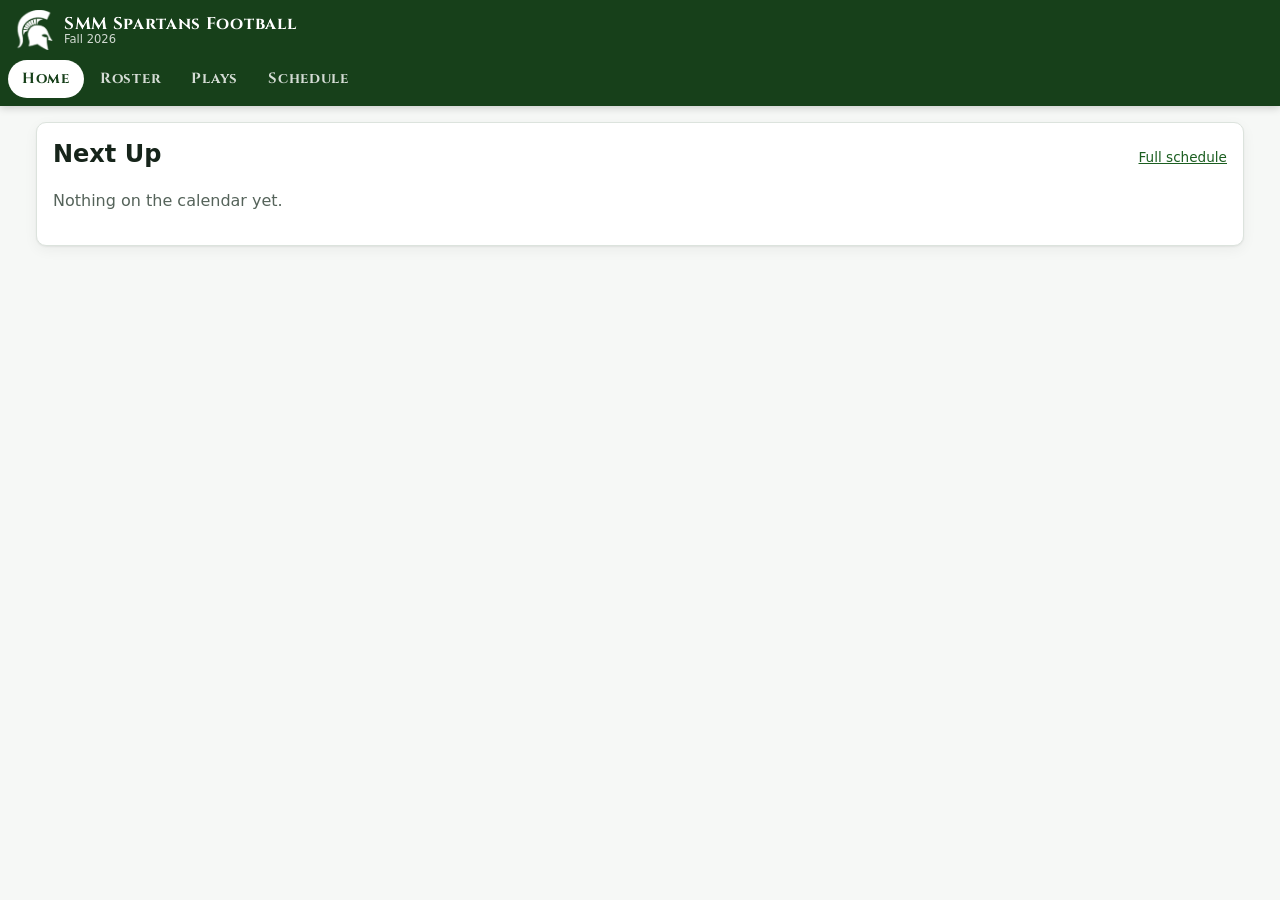
==== commit 530f3d78: "Next Up, with the full rotation laid out "Upcoming" back to "Next Up".  Team name gains Football, in" ====
--- a/index.html
+++ b/index.html
@@ -19,7 +19,7 @@
 <main class="ff-main">
   <section class="ff-card">
     <div class="ff-card-head">
-      <h1>Upcoming</h1>
+      <h1>Next Up</h1>
       <a class="ff-small" href="schedule.html">Full schedule</a>
     </div>
     <div id="upcoming"></div>
@@ -57,19 +57,41 @@
     return (FF.store.settings()[key] || []).map(function (p) { return p.id; });
   }
 
-  /* Group 1 only. Home is a glance before you leave the house; the full
-     rotation is one tap away on the event itself. */
-  function lineupLine(evt, side) {
-    var players = FF.store.activeLineup(evt.id, 0).players || {};
-    var parts = positionIds(side)
-      .filter(function (pos) { return players[pos]; })
-      .map(function (pos) { return pos + ' ' + players[pos].name; });
-    if (!parts.length) return null;
+  /* Every group that actually has somebody in it, listed down the page rather
+     than run together on one line - a parent is looking for one name, and a
+     comma-separated string of ten is the hardest possible way to find it. */
+  function sideBlock(evt, side) {
+    var groups = FF.store.LINEUP_GROUPS(side);
+    var ids = positionIds(side);
+    var rendered = [];
 
-    return h('div', { 'class': 'ff-small ff-upnext-line' }, [
-      h('strong', { text: (side === 'defense' ? 'Defense: ' : 'Offense: ') }),
-      h('span', { text: parts.join('  ·  ') })
+    for (var g = 0; g < groups; g++) {
+      var players = FF.store.activeLineup(evt.id, g).players || {};
+      var filled = ids.filter(function (pos) { return players[pos]; });
+      if (!filled.length) continue;
+
+      var rows = h('div', { 'class': 'ff-lineup-rows' });
+      filled.forEach(function (pos) {
+        rows.appendChild(h('div', { 'class': 'ff-lineup-row' }, [
+          h('span', { 'class': 'ff-lineup-pos', text: pos }),
+          h('span', { 'class': 'ff-lineup-name', text: players[pos].name })
+        ]));
+      });
+
+      rendered.push(h('div', { 'class': 'ff-lineup-group' }, [
+        h('div', { 'class': 'ff-lineup-grouphead', text: 'Group ' + (g + 1) }),
+        rows
+      ]));
+    }
+
+    if (!rendered.length) return null;
+
+    var block = h('div', { 'class': 'ff-lineup-side' }, [
+      h('div', { 'class': 'ff-lineup-sidehead',
+        text: side === 'defense' ? 'Defense' : 'Offense' })
     ]);
+    rendered.forEach(function (g) { block.appendChild(g); });
+    return block;
   }
 
   function eventBlock(evt) {
@@ -96,10 +118,14 @@
       ]));
     }
 
-    var offense = lineupLine(evt, 'offense');
-    var defense = lineupLine(evt, 'defense');
-    if (offense) block.appendChild(offense);
-    if (defense) block.appendChild(defense);
+    var offense = sideBlock(evt, 'offense');
+    var defense = sideBlock(evt, 'defense');
+    if (offense || defense) {
+      var sides = h('div', { 'class': 'ff-lineup-sides' });
+      if (offense) sides.appendChild(offense);
+      if (defense) sides.appendChild(defense);
+      block.appendChild(sides);
+    }
 
     block.appendChild(h('a', { 'class': 'ff-btn secondary ff-small ff-upnext-open',
       href: 'schedule.html?id=' + evt.id, text: 'Open' }));
--- a/css/base.css
+++ b/css/base.css
@@ -932,3 +932,51 @@
 
 .ff-upnext-line { margin-top: 7px; line-height: 1.45; }
 .ff-upnext-open { margin-top: 12px; min-height: 38px; padding: 7px 14px; }
+
+/* ---------- home lineups ---------------------------------------------------- */
+
+.ff-lineup-sides { display: grid; gap: 18px; margin-top: 12px; }
+@media (min-width: 700px) {
+  .ff-lineup-sides { grid-template-columns: 1fr 1fr; gap: 24px; }
+}
+
+.ff-lineup-sidehead {
+  font-family: var(--font-display);
+  font-weight: 700;
+  font-size: .95rem;
+  letter-spacing: .06em;
+  text-transform: uppercase;
+  color: var(--team-primary);
+  padding-bottom: 5px;
+  border-bottom: 2px solid var(--line);
+  margin-bottom: 10px;
+}
+
+.ff-lineup-group { margin-bottom: 14px; }
+.ff-lineup-group:last-child { margin-bottom: 0; }
+
+.ff-lineup-grouphead {
+  font-size: .72rem;
+  font-weight: 700;
+  letter-spacing: .08em;
+  text-transform: uppercase;
+  color: var(--ink-soft);
+  margin-bottom: 4px;
+}
+
+/* The position is what the eye scans for, so it is the larger, heavier half of
+   the pair; the name sits quieter beside it. */
+.ff-lineup-row {
+  display: grid;
+  grid-template-columns: 62px minmax(0, 1fr);
+  align-items: baseline;
+  gap: 8px;
+  padding: 3px 0;
+}
+.ff-lineup-pos {
+  font-family: var(--font-display);
+  font-weight: 700;
+  font-size: 1rem;
+  color: var(--ink);
+}
+.ff-lineup-name { font-size: .88rem; color: var(--ink-soft); }
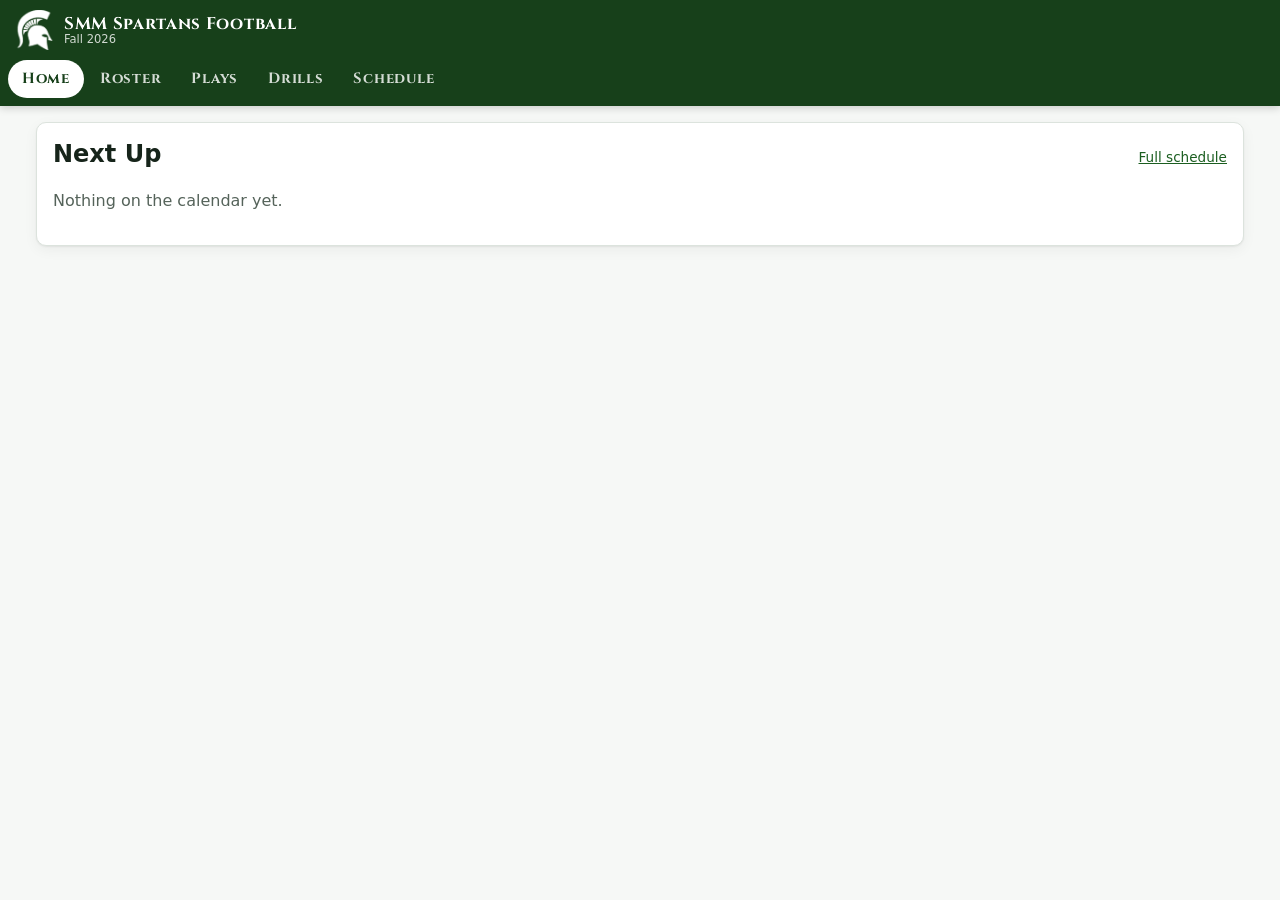
==== commit 0f3b95b4: "Instrument the recorder, and a watchdog on each frame The console showed neither the completion log " ====
--- a/index.html
+++ b/index.html
@@ -8,6 +8,7 @@
 <meta name="theme-color" content="#17401A">
 <link rel="icon" href="icons/icon-192.png">
 <link rel="apple-touch-icon" href="icons/apple-touch-icon.png">
+<meta name="mobile-web-app-capable" content="yes">
 <meta name="apple-mobile-web-app-capable" content="yes">
 <meta name="apple-mobile-web-app-title" content="Spartans">
 <meta name="apple-mobile-web-app-status-bar-style" content="black-translucent">
@@ -137,7 +138,7 @@
   var today = new Date().toISOString().slice(0, 10);
   var next = FF.store.eventsSorted()
     .filter(function (e) { return e.date >= today; })
-    .slice(0, 2);
+    .slice(0, 3);
 
   if (!next.length) {
     host.appendChild(h('p', { 'class': 'ff-muted',
--- a/css/base.css
+++ b/css/base.css
@@ -314,20 +314,20 @@
 /* The list is deliberately narrow. Left to fill a 1240px page, the name field
    stretched to the far edge and the number and the name read as if they were
    at opposite ends of the screen. */
-.ff-roster { max-width: 460px; }
+.ff-roster { max-width: 500px; }
 
 .ff-roster-row,
 .ff-roster-labels {
   display: grid;
-  gap: 12px;
-  grid-template-columns: 56px minmax(0, 1fr) 40px;
+  gap: 9px;
+  grid-template-columns: 60px minmax(0, 1fr) 72px 38px;
   align-items: center;
 }
 
 .ff-roster-labels { display: none; }
 
 .ff-roster-row {
-  padding: 10px 8px;
+  padding: 8px;
   border-radius: 12px;
   border-bottom: 1px solid var(--line);
   transition: background .15s;
@@ -341,9 +341,9 @@
 .ff-jersey,
 input.ff-jersey {
   grid-column: 1;
-  width: 56px;
-  height: 56px;
-  min-height: 56px;
+  width: 60px;
+  height: 60px;
+  min-height: 60px;
   padding: 0;
   border-radius: 50%;
   background: var(--team-primary);
@@ -351,7 +351,7 @@
   color: #fff;
   text-align: center;
   font-family: var(--font-display);
-  font-size: 1.45rem;
+  font-size: 1.5rem;
   font-weight: 700;
   letter-spacing: .02em;
   box-shadow: inset 0 1px 0 rgba(255,255,255,.14), 0 1px 3px rgba(0,0,0,.18);
@@ -369,11 +369,11 @@
 input.ff-rostername {
   grid-column: 2;
   font-family: var(--font-display);
-  font-size: 1.1rem;
+  font-size: 1.25rem;
   font-weight: 700;
   letter-spacing: .015em;
 }
-input.ff-rostername { border-color: transparent; background: transparent; padding-left: 4px; }
+input.ff-rostername { border-color: transparent; background: transparent; padding-left: 2px; }
 input.ff-rostername:hover { border-color: var(--line); background: #fff; }
 input.ff-rostername:focus { border-color: var(--team-primary); background: #fff; }
 
@@ -405,7 +405,7 @@
 }
 .ff-empty p { margin: 0 0 4px; }
 
-.ff-roster-row.is-readonly { grid-template-columns: 56px minmax(0, 1fr); }
+.ff-roster-row.is-readonly { grid-template-columns: 60px minmax(0, 1fr) 72px; }
 
 /* ---------- play editor ---------------------------------------------------- */
 
@@ -936,8 +936,14 @@
 /* ---------- home lineups ---------------------------------------------------- */
 
 .ff-lineup-sides { display: grid; gap: 18px; margin-top: 12px; }
-@media (min-width: 700px) {
-  .ff-lineup-sides { grid-template-columns: 1fr 1fr; gap: 24px; }
+@media (min-width: 620px) {
+  /* max-content, not 1fr: two equal fractions of a wide card pushed Defense
+     out to the halfway mark with a lake of nothing in between. */
+  .ff-lineup-sides {
+    grid-template-columns: repeat(2, minmax(150px, max-content));
+    gap: 44px;
+    justify-content: start;
+  }
 }
 
 .ff-lineup-sidehead {
@@ -980,3 +986,129 @@
   color: var(--ink);
 }
 .ff-lineup-name { font-size: .88rem; color: var(--ink-soft); }
+
+/* Player portrait: one of the warriors from the team sheet, cropped round. */
+.ff-portrait {
+  width: 72px;
+  height: 72px;
+  border-radius: 50%;
+  object-fit: cover;
+  border: 2px solid var(--team-primary);
+  background: #E8E4DA;
+  display: block;
+}
+
+/* The quarterback is always in a drill, so his tick is shown but locked. */
+.ff-check.is-locked { opacity: .75; cursor: default; }
+.ff-check.is-locked input { cursor: default; }
+
+/* Drill notes: what a parent running the station reads first. */
+.ff-drillnotes {
+  background: #FFFCE6;
+  border-left: 3px solid #E0B400;
+  border-radius: 6px;
+  padding: 11px 13px;
+  margin-bottom: 14px;
+  font-size: .9rem;
+  line-height: 1.5;
+  white-space: pre-wrap;
+}
+
+/* ---------- league rules ---------------------------------------------------- */
+
+.ff-rules-grid {
+  display: grid;
+  gap: 18px 28px;
+  grid-template-columns: 1fr;
+  margin-top: 4px;
+}
+@media (min-width: 620px) {
+  .ff-rules-grid { grid-template-columns: repeat(auto-fit, minmax(220px, 1fr)); }
+}
+
+.ff-rules-head {
+  font-family: var(--font-display);
+  font-weight: 700;
+  font-size: .82rem;
+  letter-spacing: .08em;
+  text-transform: uppercase;
+  color: var(--team-primary);
+  padding-bottom: 5px;
+  border-bottom: 2px solid var(--line);
+  margin-bottom: 8px;
+}
+
+.ff-rules-list {
+  list-style: none;
+  margin: 0;
+  padding: 0;
+  font-size: .88rem;
+  line-height: 1.45;
+}
+.ff-rules-list li {
+  position: relative;
+  padding: 3px 0 3px 15px;
+  color: var(--ink);
+}
+.ff-rules-list li::before {
+  content: "";
+  position: absolute;
+  left: 0;
+  top: .72em;
+  width: 5px;
+  height: 5px;
+  border-radius: 50%;
+  background: var(--team-primary);
+  opacity: .55;
+}
+
+/* ---------- rotation coverage ----------------------------------------------- */
+
+/* Ten positions will not fit a phone, so the grid scrolls sideways while the
+   player's name stays put - otherwise you lose track of whose row you are on. */
+.ff-rotation-scroll { overflow-x: auto; -webkit-overflow-scrolling: touch; }
+
+.ff-rotation {
+  border-collapse: collapse;
+  font-size: .85rem;
+  min-width: 100%;
+}
+.ff-rotation th, .ff-rotation td {
+  padding: 6px 8px;
+  text-align: center;
+  white-space: nowrap;
+}
+
+.ff-rot-name {
+  position: sticky;
+  left: 0;
+  z-index: 1;
+  background: var(--card);
+  text-align: left !important;
+  font-weight: 600;
+  padding-right: 14px !important;
+  box-shadow: 1px 0 0 var(--line);
+}
+
+.ff-rot-pos {
+  font-family: var(--font-display);
+  font-weight: 700;
+  font-size: .8rem;
+  color: var(--team-primary);
+  border-bottom: 2px solid var(--line);
+}
+
+.ff-rot-cell { font-variant-numeric: tabular-nums; }
+.ff-rot-cell.is-on { font-weight: 700; background: #EAF4EB; color: #1F5622; }
+.ff-rot-cell.is-off { color: #C3CDC5; }
+
+/* A visible seam between the offensive and defensive halves. */
+.is-sidebreak { border-left: 2px solid var(--line); }
+
+.ff-rot-gap {
+  text-align: left !important;
+  font-size: .78rem;
+  padding-left: 14px !important;
+}
+.ff-rot-gap.is-warn { color: #8A6A12; }
+.ff-rot-gap.is-ok { color: #2E7D32; font-weight: 600; }
